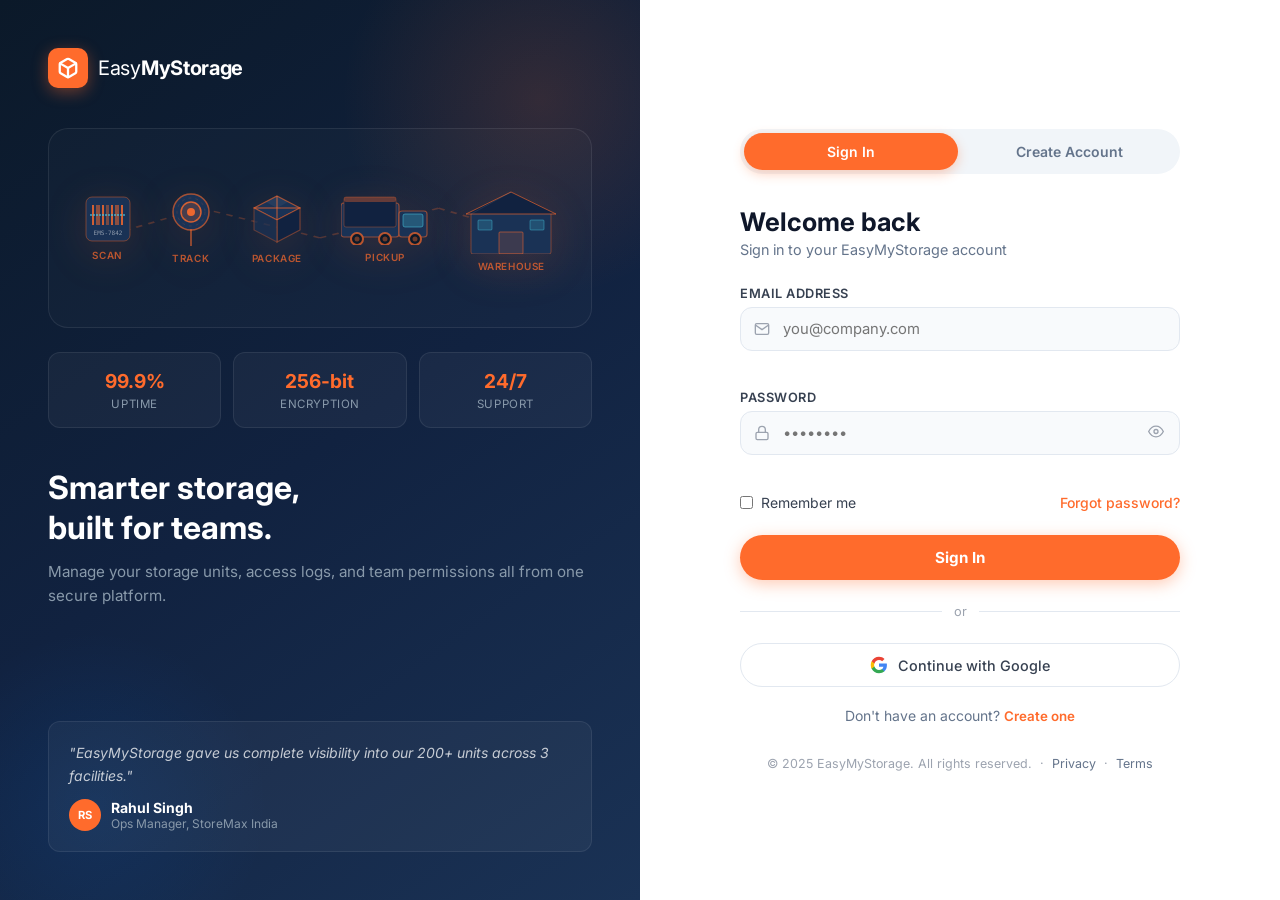
==== index.html @ 2455d51c "Initial commit of EasyMyStorage (excluding .md files)" ====
<!DOCTYPE html>
<html lang="en">
<head>
  <meta charset="UTF-8" />
  <meta name="viewport" content="width=device-width, initial-scale=1.0" />
  <title>EasyMyStorage — Secure Portal</title>
  <link rel="preconnect" href="https://fonts.googleapis.com" />
  <link href="https://fonts.googleapis.com/css2?family=Inter:wght@300;400;500;600;700;800&display=swap" rel="stylesheet" />
  <link rel="stylesheet" href="css/auth.css" />
  <script src="https://accounts.google.com/gsi/client" async defer></script>
</head>
<body>

<div id="toast-container" aria-live="polite"></div>

<div class="ems-layout">

  <!-- ── LEFT PANEL: Branding ── -->
  <aside class="ems-left">
    <div class="ems-left-inner">

      <!-- Logo -->
      <div class="ems-logo">
        <div class="ems-logo-icon">
          <svg width="22" height="22" viewBox="0 0 24 24" fill="none" stroke="currentColor" stroke-width="2.5" stroke-linecap="round" stroke-linejoin="round">
            <path d="M21 16V8a2 2 0 0 0-1-1.73l-7-4a2 2 0 0 0-2 0l-7 4A2 2 0 0 0 3 8v8a2 2 0 0 0 1 1.73l7 4a2 2 0 0 0 2 0l7-4A2 2 0 0 0 21 16z"/>
            <polyline points="3.27 6.96 12 12.01 20.73 6.96"/><line x1="12" y1="22.08" x2="12" y2="12"/>
          </svg>
        </div>
        <span class="ems-logo-text">Easy<strong>MyStorage</strong></span>
      </div>

      <!-- Illustration: 3D Supply Chain Scene -->
      <div class="ems-illustration">
        <div class="sc3d-scene">

          <!-- Barcode / Scan -->
          <div class="sc3d-element barcode float-mid" style="animation-delay:0.8s">
            <svg width="48" height="48" viewBox="0 0 48 48" fill="none">
              <rect x="2" y="2" width="44" height="44" rx="6" fill="#1a3255" stroke="rgba(255,107,44,0.4)" stroke-width="1"/>
              <!-- Bars -->
              <rect x="8" y="10" width="2" height="20" fill="rgba(255,107,44,0.8)"/>
              <rect x="12" y="10" width="4" height="20" fill="rgba(255,107,44,0.5)"/>
              <rect x="18" y="10" width="2" height="20" fill="rgba(255,107,44,0.8)"/>
              <rect x="22" y="10" width="3" height="20" fill="rgba(255,107,44,0.4)"/>
              <rect x="27" y="10" width="2" height="20" fill="rgba(255,107,44,0.8)"/>
              <rect x="31" y="10" width="4" height="20" fill="rgba(255,107,44,0.5)"/>
              <rect x="37" y="10" width="2" height="20" fill="rgba(255,107,44,0.8)"/>
              <!-- Scan line -->
              <line x1="6" y1="20" x2="42" y2="20" stroke="rgba(72,202,228,0.8)" stroke-width="1.5" stroke-dasharray="2 1"/>
              <!-- Number -->
              <text x="24" y="40" text-anchor="middle" fill="rgba(255,255,255,0.5)" font-size="6" font-family="monospace">EMS-7842</text>
            </svg>
            <span class="sc3d-label">Scan</span>
          </div>

          <!-- GPS / Location Pin -->
          <div class="sc3d-element gps float-slow" style="animation-delay:1.5s">
            <svg width="44" height="54" viewBox="0 0 44 54" fill="none">
              <circle cx="22" cy="20" r="18" fill="#1a3255" stroke="rgba(255,107,44,0.6)" stroke-width="1.5"/>
              <circle cx="22" cy="20" r="10" fill="rgba(255,107,44,0.2)" stroke="rgba(255,107,44,0.8)" stroke-width="1.5"/>
              <circle cx="22" cy="20" r="4" fill="rgba(255,107,44,0.9)"/>
              <!-- Pin tail -->
              <path d="M22 38 L22 54" stroke="rgba(255,107,44,0.5)" stroke-width="2" stroke-linecap="round"/>
              <!-- Signal rings -->
              <circle cx="22" cy="20" r="14" fill="none" stroke="rgba(255,107,44,0.15)" stroke-width="1" stroke-dasharray="3 4"/>
            </svg>
            <span class="sc3d-label">Track</span>
          </div>

          <!-- Package box (isometric) -->
          <div class="sc3d-element package float-fast">
            <svg width="54" height="54" viewBox="0 0 54 54" fill="none">
              <!-- Top face -->
              <polygon points="27,4 50,16 27,28 4,16" fill="#1a3255" stroke="rgba(255,107,44,0.6)" stroke-width="1.2"/>
              <!-- Right face -->
              <polygon points="27,28 50,16 50,38 27,50" fill="#112240" stroke="rgba(255,107,44,0.4)" stroke-width="1.2"/>
              <!-- Left face -->
              <polygon points="27,28 4,16 4,38 27,50" fill="rgba(26,50,85,0.7)" stroke="rgba(255,107,44,0.3)" stroke-width="1.2"/>
              <!-- Tape cross on top -->
              <line x1="27" y1="4" x2="27" y2="28" stroke="rgba(255,107,44,0.5)" stroke-width="1.5"/>
              <line x1="4" y1="16" x2="50" y2="16" stroke="rgba(255,107,44,0.5)" stroke-width="1.5"/>
              <!-- Shine -->
              <polygon points="27,4 38,10 27,16 16,10" fill="rgba(255,255,255,0.05)"/>
            </svg>
            <span class="sc3d-label">Package</span>
          </div>

          <!-- Delivery Truck -->
          <div class="sc3d-element truck float-mid">
            <svg width="88" height="52" viewBox="0 0 88 52" fill="none">
              <!-- Truck body -->
              <rect x="0" y="10" width="58" height="34" rx="3" fill="#1a3255" stroke="rgba(255,107,44,0.5)" stroke-width="1.2"/>
              <!-- Cargo box on body -->
              <rect x="3" y="4" width="52" height="30" rx="2" fill="#112240" stroke="rgba(255,107,44,0.3)" stroke-width="1"/>
              <!-- Orange accent stripe -->
              <rect x="3" y="4" width="52" height="5" rx="2" fill="rgba(255,107,44,0.35)"/>
              <!-- Cab -->
              <rect x="58" y="18" width="28" height="26" rx="3" fill="#1a3255" stroke="rgba(255,107,44,0.5)" stroke-width="1.2"/>
              <!-- Windshield -->
              <rect x="62" y="21" width="20" height="13" rx="2" fill="rgba(72,202,228,0.25)" stroke="rgba(72,202,228,0.5)" stroke-width="1"/>
              <!-- Wheels -->
              <circle cx="16" cy="46" r="6" fill="#0B1929" stroke="rgba(255,107,44,0.7)" stroke-width="2"/>
              <circle cx="16" cy="46" r="2.5" fill="rgba(255,107,44,0.4)"/>
              <circle cx="44" cy="46" r="6" fill="#0B1929" stroke="rgba(255,107,44,0.7)" stroke-width="2"/>
              <circle cx="44" cy="46" r="2.5" fill="rgba(255,107,44,0.4)"/>
              <circle cx="74" cy="46" r="6" fill="#0B1929" stroke="rgba(255,107,44,0.7)" stroke-width="2"/>
              <circle cx="74" cy="46" r="2.5" fill="rgba(255,107,44,0.4)"/>
            </svg>
            <span class="sc3d-label">Pickup</span>
          </div>

          <!-- Warehouse building (back) -->
          <div class="sc3d-element warehouse float-slow">
            <svg width="90" height="70" viewBox="0 0 90 70" fill="none">
              <!-- Front wall -->
              <rect x="5" y="28" width="80" height="42" rx="2" fill="#1a3255" stroke="rgba(255,107,44,0.4)" stroke-width="1"/>
              <!-- Roof -->
              <polygon points="0,30 45,8 90,30" fill="#112240" stroke="rgba(255,107,44,0.6)" stroke-width="1"/>
              <!-- Door -->
              <rect x="33" y="48" width="24" height="22" rx="1" fill="rgba(255,107,44,0.15)" stroke="rgba(255,107,44,0.5)" stroke-width="1"/>
              <!-- Windows -->
              <rect x="12" y="36" width="14" height="10" rx="1" fill="rgba(72,202,228,0.2)" stroke="rgba(72,202,228,0.4)" stroke-width="1"/>
              <rect x="64" y="36" width="14" height="10" rx="1" fill="rgba(72,202,228,0.2)" stroke="rgba(72,202,228,0.4)" stroke-width="1"/>
              <!-- Shine -->
              <line x1="5" y1="30" x2="45" y2="8" stroke="rgba(255,255,255,0.08)" stroke-width="1"/>
            </svg>
            <span class="sc3d-label">Warehouse</span>
          </div>

          <!-- Connecting lines (SVG overlay) -->
          <svg class="sc3d-connectors" viewBox="0 0 320 200" preserveAspectRatio="none">
            <line x1="30" y1="110" x2="90" y2="80" stroke="rgba(255,107,44,0.25)" stroke-width="1.5" stroke-dasharray="4 4"/>
            <line x1="90" y1="80" x2="160" y2="110" stroke="rgba(255,107,44,0.25)" stroke-width="1.5" stroke-dasharray="4 4"/>
            <line x1="160" y1="110" x2="230" y2="80" stroke="rgba(255,107,44,0.25)" stroke-width="1.5" stroke-dasharray="4 4"/>
            <line x1="230" y1="80" x2="290" y2="110" stroke="rgba(255,107,44,0.25)" stroke-width="1.5" stroke-dasharray="4 4"/>
          </svg>
        </div>
        <div class="ems-stat-cards">
          <div class="stat-card"><span class="sc-val">99.9%</span><span class="sc-lbl">Uptime</span></div>
          <div class="stat-card"><span class="sc-val">256-bit</span><span class="sc-lbl">Encryption</span></div>
          <div class="stat-card"><span class="sc-val">24/7</span><span class="sc-lbl">Support</span></div>
        </div>
      </div>

      <!-- Copy -->
      <div class="ems-left-copy">
        <h1>Smarter storage,<br/>built for teams.</h1>
        <p>Manage your storage units, access logs, and team permissions all from one secure platform.</p>
      </div>

      <!-- Testimonial -->
      <div class="ems-testimonial">
        <p>"EasyMyStorage gave us complete visibility into our 200+ units across 3 facilities."</p>
        <div class="ems-testi-author">
          <div class="testi-avatar">RS</div>
          <div><strong>Rahul Singh</strong><span>Ops Manager, StoreMax India</span></div>
        </div>
      </div>

    </div>
  </aside>

  <!-- ── RIGHT PANEL: Auth Forms ── -->
  <main class="ems-right">
    <div class="ems-form-box">

      <!-- Mobile Logo -->
      <div class="ems-logo ems-logo-mobile">
        <div class="ems-logo-icon">
          <svg width="18" height="18" viewBox="0 0 24 24" fill="none" stroke="currentColor" stroke-width="2.5" stroke-linecap="round" stroke-linejoin="round">
            <path d="M21 16V8a2 2 0 0 0-1-1.73l-7-4a2 2 0 0 0-2 0l-7 4A2 2 0 0 0 3 8v8a2 2 0 0 0 1 1.73l7 4a2 2 0 0 0 2 0l7-4A2 2 0 0 0 21 16z"/>
            <polyline points="3.27 6.96 12 12.01 20.73 6.96"/><line x1="12" y1="22.08" x2="12" y2="12"/>
          </svg>
        </div>
        <span class="ems-logo-text">Easy<strong>MyStorage</strong></span>
      </div>

      <!-- Tabs -->
      <div class="ems-tabs">
        <button class="ems-tab active" id="tab-login" onclick="switchTab('login')">Sign In</button>
        <button class="ems-tab" id="tab-register" onclick="switchTab('register')">Create Account</button>
      </div>

      <!-- ─ LOGIN PANEL ─ -->
      <div id="panel-login" class="ems-panel active-panel">
        <div class="panel-header">
          <h2>Welcome back</h2>
          <p>Sign in to your EasyMyStorage account</p>
        </div>

        <form id="login-form" novalidate>
          <div class="ems-field">
            <label for="login-email">Email Address</label>
            <div class="field-wrap">
              <svg class="field-icon" viewBox="0 0 24 24" fill="none" stroke="currentColor" stroke-width="2"><path d="M4 4h16c1.1 0 2 .9 2 2v12c0 1.1-.9 2-2 2H4c-1.1 0-2-.9-2-2V6c0-1.1.9-2 2-2z"/><polyline points="22,6 12,13 2,6"/></svg>
              <input type="email" id="login-email" class="ems-input" placeholder="you@company.com" autocomplete="email" required />
            </div>
            <span class="field-error" id="login-email-error"></span>
          </div>

          <div class="ems-field">
            <label for="login-password">Password</label>
            <div class="field-wrap">
              <svg class="field-icon" viewBox="0 0 24 24" fill="none" stroke="currentColor" stroke-width="2"><rect x="3" y="11" width="18" height="11" rx="2" ry="2"/><path d="M7 11V7a5 5 0 0 1 10 0v4"/></svg>
              <input type="password" id="login-password" class="ems-input" placeholder="••••••••" autocomplete="current-password" required />
              <button type="button" class="toggle-pw" onclick="togglePw('login-password')">
                <svg viewBox="0 0 24 24" fill="none" stroke="currentColor" stroke-width="2"><path d="M1 12s4-8 11-8 11 8 11 8-4 8-11 8-11-8-11-8z"/><circle cx="12" cy="12" r="3"/></svg>
              </button>
            </div>
            <span class="field-error" id="login-password-error"></span>
          </div>

          <div class="ems-row">
            <label class="ems-check"><input type="checkbox" id="remember-me" /><span>Remember me</span></label>
            <a href="#" class="ems-link">Forgot password?</a>
          </div>

          <button type="submit" class="ems-btn-primary" id="login-submit">Sign In</button>
          <div id="login-alert" class="ems-alert hidden" style="margin-top:12px;"></div>
        </form>

        <div class="ems-divider"><span>or</span></div>

        <button class="ems-btn-google" id="google-btn" onclick="handleGoogleClick()">
          <svg width="18" height="18" viewBox="0 0 24 24"><path d="M22.56 12.25c0-.78-.07-1.53-.2-2.25H12v4.26h5.92c-.26 1.37-1.04 2.53-2.21 3.31v2.77h3.57c2.08-1.92 3.28-4.74 3.28-8.09z" fill="#4285F4"/><path d="M12 23c2.97 0 5.46-.98 7.28-2.66l-3.57-2.77c-.98.66-2.23 1.06-3.71 1.06-2.86 0-5.29-1.93-6.16-4.53H2.18v2.84C3.99 20.53 7.7 23 12 23z" fill="#34A853"/><path d="M5.84 14.09c-.22-.66-.35-1.36-.35-2.09s.13-1.43.35-2.09V7.07H2.18C1.43 8.55 1 10.22 1 12s.43 3.45 1.18 4.93l2.85-2.22.81-.62z" fill="#FBBC05"/><path d="M12 5.38c1.62 0 3.06.56 4.21 1.64l3.15-3.15C17.45 2.09 14.97 1 12 1 7.7 1 3.99 3.47 2.18 7.07l3.66 2.84c.87-2.6 3.3-4.53 6.16-4.53z" fill="#EA4335"/></svg>
          Continue with Google
        </button>

        <p class="ems-switch-text">Don't have an account? <button type="button" onclick="switchTab('register')">Create one</button></p>
      </div>

      <!-- ─ REGISTER PANEL ─ -->
      <div id="panel-register" class="ems-panel">
        <div class="panel-header">
          <h2>Create account</h2>
          <p>Join EasyMyStorage and manage your storage</p>
        </div>

        <form id="register-form" novalidate>
          <div class="ems-field">
            <label for="reg-name">Full Name</label>
            <div class="field-wrap">
              <svg class="field-icon" viewBox="0 0 24 24" fill="none" stroke="currentColor" stroke-width="2"><path d="M20 21v-2a4 4 0 0 0-4-4H8a4 4 0 0 0-4 4v2"/><circle cx="12" cy="7" r="4"/></svg>
              <input type="text" id="reg-name" class="ems-input" placeholder="Parveen Garg" autocomplete="name" required />
            </div>
            <span class="field-error" id="reg-name-error"></span>
          </div>

          <div class="ems-field">
            <label for="reg-email">Email Address</label>
            <div class="field-wrap">
              <svg class="field-icon" viewBox="0 0 24 24" fill="none" stroke="currentColor" stroke-width="2"><path d="M4 4h16c1.1 0 2 .9 2 2v12c0 1.1-.9 2-2 2H4c-1.1 0-2-.9-2-2V6c0-1.1.9-2 2-2z"/><polyline points="22,6 12,13 2,6"/></svg>
              <input type="email" id="reg-email" class="ems-input" placeholder="you@company.com" autocomplete="email" required />
            </div>
            <span class="field-error" id="reg-email-error"></span>
          </div>

          <div class="ems-field">
            <label for="reg-password">Password</label>
            <div class="field-wrap">
              <svg class="field-icon" viewBox="0 0 24 24" fill="none" stroke="currentColor" stroke-width="2"><rect x="3" y="11" width="18" height="11" rx="2" ry="2"/><path d="M7 11V7a5 5 0 0 1 10 0v4"/></svg>
              <input type="password" id="reg-password" class="ems-input" placeholder="Min. 8 characters" autocomplete="new-password" required />
              <button type="button" class="toggle-pw" onclick="togglePw('reg-password')">
                <svg viewBox="0 0 24 24" fill="none" stroke="currentColor" stroke-width="2"><path d="M1 12s4-8 11-8 11 8 11 8-4 8-11 8-11-8-11-8z"/><circle cx="12" cy="12" r="3"/></svg>
              </button>
            </div>
            <span class="field-error" id="reg-password-error"></span>
          </div>

          <div class="ems-field">
            <label for="reg-confirm">Confirm Password</label>
            <div class="field-wrap">
              <svg class="field-icon" viewBox="0 0 24 24" fill="none" stroke="currentColor" stroke-width="2"><rect x="3" y="11" width="18" height="11" rx="2" ry="2"/><path d="M7 11V7a5 5 0 0 1 10 0v4"/></svg>
              <input type="password" id="reg-confirm" class="ems-input" placeholder="Re-enter password" autocomplete="new-password" required />
            </div>
            <span class="field-error" id="reg-confirm-error"></span>
          </div>

          <!-- Role Selector -->
          <div class="ems-field">
            <label>Account Role</label>
            <div class="role-picker">
              <label class="role-option" id="role-user-label">
                <input type="radio" name="reg-role" value="user" id="role-user" checked />
                <div class="role-card">
                  <svg viewBox="0 0 24 24" fill="none" stroke="currentColor" stroke-width="2"><path d="M20 21v-2a4 4 0 0 0-4-4H8a4 4 0 0 0-4 4v2"/><circle cx="12" cy="7" r="4"/></svg>
                  <span class="role-name">Standard User</span>
                  <span class="role-desc">Access storage units &amp; view reports</span>
                </div>
              </label>
              <label class="role-option" id="role-admin-label">
                <input type="radio" name="reg-role" value="admin" id="role-admin" />
                <div class="role-card">
                  <svg viewBox="0 0 24 24" fill="none" stroke="currentColor" stroke-width="2"><path d="M12 22s8-4 8-10V5l-8-3-8 3v7c0 6 8 10 8 10z"/></svg>
                  <span class="role-name">Administrator</span>
                  <span class="role-desc">Full access — only 1 allowed</span>
                </div>
              </label>
            </div>
            <span class="field-error" id="reg-role-error" style="display:none;"></span>
          </div>

          <button type="submit" class="ems-btn-primary" id="register-submit">Create Account</button>
          <div id="register-alert" class="ems-alert hidden" style="margin-top:12px;"></div>
        </form>

        <p class="ems-switch-text">Already have an account? <button type="button" onclick="switchTab('login')">Sign in</button></p>
      </div>

    </div>

    <!-- Footer -->
    <p class="ems-footer">© 2025 EasyMyStorage. All rights reserved. &nbsp;·&nbsp; <a href="#">Privacy</a> &nbsp;·&nbsp; <a href="#">Terms</a></p>
  </main>

</div>

<script src="js/auth.js"></script>
<script src="js/google-auth.js"></script>
<script>
// ── Tab Switcher ──────────────────────────────────────────────────
function switchTab(tab) {
  document.querySelectorAll('.ems-tab').forEach(t => t.classList.remove('active'));
  document.querySelectorAll('.ems-panel').forEach(p => p.classList.remove('active-panel'));
  document.getElementById('tab-' + tab).classList.add('active');
  const panel = document.getElementById('panel-' + tab);
  panel.classList.add('active-panel');
}

// ── Show/Hide Password ────────────────────────────────────────────
function togglePw(id) {
  const el = document.getElementById(id);
  el.type = el.type === 'password' ? 'text' : 'password';
}

// ── Toast ─────────────────────────────────────────────────────────
function showToast(msg, type = 'info') {
  const c = document.getElementById('toast-container');
  const t = document.createElement('div');
  t.className = 'ems-toast ' + type;
  t.innerHTML = msg;
  c.appendChild(t);
  setTimeout(() => { t.classList.add('out'); t.addEventListener('animationend', () => t.remove()); }, 3500);
}

// ── Field Error ───────────────────────────────────────────────────
function setErr(id, msg) {
  const el = document.getElementById(id + '-error');
  const inp = document.getElementById(id);
  if (el) el.textContent = msg;
  if (inp) inp.classList.toggle('invalid', !!msg);
}
function clearErrors() {
  document.querySelectorAll('.field-error').forEach(e => e.textContent = '');
  document.querySelectorAll('.ems-input').forEach(e => e.classList.remove('invalid'));
}

// ── Auth Guard ────────────────────────────────────────────────────
function checkAuthGuard() {
  if (sessionStorage.getItem('uf_user')) window.location.replace('dashboard.html');
}
checkAuthGuard();
window.addEventListener('pageshow', e => { if (e.persisted) checkAuthGuard(); });

// ── LOGIN ─────────────────────────────────────────────────────────
document.getElementById('login-form').addEventListener('submit', async function(e) {
  e.preventDefault();
  clearErrors();

  const email    = document.getElementById('login-email').value.trim();
  const password = document.getElementById('login-password').value;
  let valid = true;

  if (!email || !/^[^\s@]+@[^\s@]+\.[^\s@]+$/.test(email)) { setErr('login-email', 'Enter a valid email.'); valid = false; }
  if (!password) { setErr('login-password', 'Password is required.'); valid = false; }
  if (!valid) return;

  const btn = document.getElementById('login-submit');
  btn.textContent = 'Signing in…'; btn.disabled = true;

  try {
    const res  = await fetch('api/login.php', { method: 'POST', headers: {'Content-Type':'application/json'}, body: JSON.stringify({email, password}), credentials: 'include' });
    const data = await res.json();

    if (data.success) {
      sessionStorage.setItem('uf_user', JSON.stringify({...data.user, token: data.token}));
      showToast('✅ Welcome back! Redirecting…', 'success');
      setTimeout(() => window.location.replace('dashboard.html'), 1000);
    } else {
      const alert = document.getElementById('login-alert');
      alert.textContent = data.message;
      alert.className = 'ems-alert error';
    }
  } catch {
    showToast('❌ Network error. Please try again.', 'error');
  } finally {
    btn.textContent = 'Sign In'; btn.disabled = false;
  }
});

// ── REGISTER ──────────────────────────────────────────────────────
document.getElementById('register-form').addEventListener('submit', async function(e) {
  e.preventDefault();
  clearErrors();

  const name     = document.getElementById('reg-name').value.trim();
  const email    = document.getElementById('reg-email').value.trim();
  const password = document.getElementById('reg-password').value;
  const confirm  = document.getElementById('reg-confirm').value;
  const role     = document.querySelector('input[name="reg-role"]:checked')?.value || 'user';
  let valid = true;

  if (!name || name.length < 2)  { setErr('reg-name',    'Name must be at least 2 characters.'); valid = false; }
  if (!email || !/^[^\s@]+@[^\s@]+\.[^\s@]+$/.test(email)) { setErr('reg-email', 'Enter a valid email.'); valid = false; }
  if (!password || password.length < 8) { setErr('reg-password', 'Password must be at least 8 characters.'); valid = false; }
  if (password !== confirm) { setErr('reg-confirm', 'Passwords do not match.'); valid = false; }
  if (!valid) return;

  const btn = document.getElementById('register-submit');
  btn.textContent = 'Creating…'; btn.disabled = true;

  try {
    const res  = await fetch('api/register.php', { method: 'POST', headers: {'Content-Type':'application/json'}, body: JSON.stringify({name, email, password, confirm_password: confirm, role}), credentials: 'include' });
    const data = await res.json();

    if (data.success) {
      const alertEl = document.getElementById('register-alert');
      alertEl.textContent = '✅ Account created! Please sign in.';
      alertEl.className = 'ems-alert success';
      this.reset();
      setTimeout(() => switchTab('login'), 1500);
    } else {
      const msg = data.message || 'Registration failed.';
      // Route specific backend errors to the right field inline
      if (msg.toLowerCase().includes('email')) {
        setErr('reg-email', msg);
        document.getElementById('reg-email').focus();
      } else if (msg.toLowerCase().includes('admin')) {
        setErr('reg-role-error-display', msg);
        const alertEl = document.getElementById('register-alert');
        alertEl.textContent = '🛡️ ' + msg;
        alertEl.className = 'ems-alert error';
      } else {
        const alertEl = document.getElementById('register-alert');
        alertEl.textContent = msg;
        alertEl.className = 'ems-alert error';
      }
    }
  } catch {
    showToast('❌ Network error. Please try again.', 'error');
  } finally {
    btn.textContent = 'Create Account'; btn.disabled = false;
  }
});

// ── Google Button ─────────────────────────────────────────────────
function handleGoogleClick() {
  if (typeof google === 'undefined') {
    showToast('Google Sign-In is not available right now.', 'error');
    return;
  }
  google.accounts.id.prompt();
}

// ── LIVE VALIDATION ───────────────────────────────────────────────
const emailRx = /^[^\s@]+@[^\s@]+\.[^\s@]+$/;

function validateField(id, value) {
  switch (id) {
    case 'login-email':
      return emailRx.test(value.trim()) ? '' : 'Enter a valid email address.';
    case 'reg-email':
      return emailRx.test(value.trim()) ? '' : 'Enter a valid email address.';
    case 'login-password':
      return value.length > 0 ? '' : 'Password is required.';
    case 'reg-name':
      return value.trim().length >= 2 ? '' : 'Name must be at least 2 characters.';
    case 'reg-password':
      return value.length >= 8 ? '' : 'Password must be at least 8 characters.';
    case 'reg-confirm':
      return value === document.getElementById('reg-password').value ? '' : 'Passwords do not match.';
  }
  return '';
}

// ── Real-time email availability check (debounced, 500ms) ─────────
let emailCheckTimer = null;
function checkEmailAvailability(email) {
  clearTimeout(emailCheckTimer);
  if (!emailRx.test(email)) return; // only check if format is valid
  setErr('reg-email', ''); // clear existing format error
  document.getElementById('reg-email').style.borderColor = '#e2e8f0';

  emailCheckTimer = setTimeout(async () => {
    try {
      const res = await fetch(`api/check-email.php?email=${encodeURIComponent(email)}`);
      const data = await res.json();
      if (!data.available) {
        setErr('reg-email', 'This email is already registered. Try logging in instead.');
      } else {
        setErr('reg-email', ''); // clear - email is available
      }
    } catch (_) { /* silently ignore network errors on availability check */ }
  }, 500);
}

// ── Attach listeners to all fields ────────────────────────────────
['login-email','login-password','reg-name','reg-email','reg-password','reg-confirm'].forEach(id => {
  const el = document.getElementById(id);
  if (!el) return;

  // On blur: validate when user leaves field
  el.addEventListener('blur', function() {
    const msg = validateField(id, this.value);
    setErr(id, msg);

    // Real-time email check on blur for reg-email only
    if (id === 'reg-email' && !msg) {
      checkEmailAvailability(this.value.trim());
    }
  });

  // On input: validate as user types
  el.addEventListener('input', function() {
    const msg = validateField(id, this.value);
    setErr(id, msg);

    // Real-time email check while typing for reg-email
    if (id === 'reg-email' && !msg) {
      checkEmailAvailability(this.value.trim());
    }
  });
});

// Re-validate confirm when main password changes
document.getElementById('reg-password')?.addEventListener('input', function() {
  const confirm = document.getElementById('reg-confirm');
  if (confirm && confirm.value.length > 0) {
    setErr('reg-confirm', confirm.value === this.value ? '' : 'Passwords do not match.');
  }
});

// ── Instant Admin Role Check ──────────────────────────────────────
// When user clicks "Administrator", immediately check if one already exists
document.querySelectorAll('input[name="reg-role"]').forEach(radio => {
  radio.addEventListener('change', async function() {
    const roleErr = document.getElementById('reg-role-error');
    if (!roleErr) return;

    if (this.value === 'admin') {
      try {
        const res  = await fetch('api/check-admin.php');
        const data = await res.json();
        if (data.adminExists) {
          // Show error inline below the role picker
          roleErr.style.display = 'block';
          roleErr.textContent   = '⚠️ An admin already exists. Only one administrator is allowed.';
        } else {
          roleErr.style.display = 'none';
          roleErr.textContent   = '';
        }
      } catch (_) {
        // silently ignore network errors
      }
    } else {
      // Cleared — user selected standard role
      roleErr.style.display = 'none';
      roleErr.textContent   = '';
    }
  });
});
</script>

</body>
</html>
---- css/auth.css ----
/* ================================================================
   EasyMyStorage — Auth Page Design System
   Brand: Deep navy + Orange accent
   ================================================================ */

@import url('https://fonts.googleapis.com/css2?family=Inter:wght@300;400;500;600;700;800&display=swap');

*, *::before, *::after { box-sizing: border-box; margin: 0; padding: 0; }

:root {
  --navy:        #0B1929;
  --navy-2:      #112240;
  --navy-3:      #1a3255;
  --orange:      #FF6B2C;
  --orange-h:    #e85a1d;
  --orange-soft: rgba(255,107,44,0.12);
  --text:        #f0f4f8;
  --muted:       #8899aa;
  --border:      rgba(255,255,255,0.08);
  --white:       #ffffff;
  --shadow:      0 20px 60px rgba(0,0,0,0.5);
  --font:        'Inter', system-ui, sans-serif;
  --r:           12px;
  --dur:         0.28s;
}

body {
  font-family: var(--font);
  background: var(--navy);
  color: var(--text);
  min-height: 100vh;
  -webkit-font-smoothing: antialiased;
}

/* ── Layout ──────────────────────────────────────────────────── */
.ems-layout {
  display: grid;
  grid-template-columns: 1fr 1fr;
  min-height: 100vh;
}

/* ── LEFT PANEL ──────────────────────────────────────────────── */
.ems-left {
  background: linear-gradient(145deg, var(--navy) 0%, var(--navy-2) 50%, var(--navy-3) 100%);
  padding: 48px;
  display: flex;
  flex-direction: column;
  position: relative;
  overflow: hidden;
}
.ems-left::before {
  content: '';
  position: absolute;
  top: -100px; right: -100px;
  width: 400px; height: 400px;
  background: radial-gradient(circle, rgba(255,107,44,0.15) 0%, transparent 70%);
  pointer-events: none;
}
.ems-left::after {
  content: '';
  position: absolute;
  bottom: -80px; left: -80px;
  width: 350px; height: 350px;
  background: radial-gradient(circle, rgba(0,120,255,0.1) 0%, transparent 70%);
  pointer-events: none;
}
.ems-left-inner {
  position: relative; z-index: 1;
  display: flex; flex-direction: column; gap: 40px;
  height: 100%;
}

/* Logo */
.ems-logo {
  display: flex; align-items: center; gap: 10px;
}
.ems-logo-mobile { display: none; margin-bottom: 24px; }
.ems-logo-icon {
  width: 40px; height: 40px;
  background: var(--orange);
  border-radius: 10px;
  display: grid; place-items: center;
  color: #fff;
  flex-shrink: 0;
  box-shadow: 0 4px 16px rgba(255,107,44,0.4);
}
.ems-logo-text {
  font-size: 1.25rem; color: var(--white);
  letter-spacing: -0.3px;
}
.ems-logo-text strong { font-weight: 700; }

/* Storage Illustration */
.ems-illustration {
  display: flex; flex-direction: column; align-items: center; gap: 24px;
}

/* 3D Supply Chain Scene */
.sc3d-scene {
  position: relative;
  width: 100%;
  height: 200px;
  display: flex;
  align-items: center;
  justify-content: space-around;
  padding: 16px;
  background: rgba(255,255,255,0.02);
  border: 1px solid var(--border);
  border-radius: 20px;
  overflow: hidden;
}
.sc3d-connectors {
  position: absolute;
  inset: 0;
  width: 100%; height: 100%;
  pointer-events: none;
  z-index: 0;
}
.sc3d-element {
  position: relative;
  z-index: 1;
  display: flex;
  flex-direction: column;
  align-items: center;
  gap: 6px;
  filter: drop-shadow(0 8px 20px rgba(255,107,44,0.15));
  transition: filter 0.3s;
}
.sc3d-element:hover {
  filter: drop-shadow(0 8px 28px rgba(255,107,44,0.5));
}
.sc3d-label {
  font-size: 0.62rem;
  font-weight: 600;
  color: rgba(255,107,44,0.7);
  text-transform: uppercase;
  letter-spacing: 0.06em;
}
/* Floating animations */
.float-slow { animation: floatY 5s ease-in-out infinite; }
.float-mid  { animation: floatY 3.8s ease-in-out infinite; animation-delay: 0.5s; }
.float-fast { animation: floatY 2.8s ease-in-out infinite; animation-delay: 1s; }
@keyframes floatY {
  0%, 100% { transform: translateY(0px) rotate(0deg); }
  50%       { transform: translateY(-12px) rotate(1.5deg); }
}

.ems-stat-cards {
  display: grid; grid-template-columns: repeat(3, 1fr); gap: 12px; width: 100%;
}
.stat-card {
  background: rgba(255,255,255,0.04);
  border: 1px solid var(--border);
  border-radius: var(--r);
  padding: 16px 12px;
  text-align: center;
}
.sc-val { display: block; font-size: 1.2rem; font-weight: 700; color: var(--orange); }
.sc-lbl { display: block; font-size: 0.72rem; color: var(--muted); margin-top: 4px; text-transform: uppercase; letter-spacing: 0.05em; }

/* Left Copy */
.ems-left-copy h1 {
  font-size: 2rem; font-weight: 700; line-height: 1.25;
  color: var(--white); margin-bottom: 12px;
}
.ems-left-copy p { color: var(--muted); font-size: 0.95rem; line-height: 1.6; }

/* Testimonial */
.ems-testimonial {
  margin-top: auto;
  background: rgba(255,255,255,0.04);
  border: 1px solid var(--border);
  border-radius: var(--r);
  padding: 20px;
}
.ems-testimonial p { color: rgba(255,255,255,0.75); font-size: 0.875rem; line-height: 1.6; font-style: italic; margin-bottom: 12px; }
.ems-testi-author { display: flex; align-items: center; gap: 10px; }
.testi-avatar { width: 32px; height: 32px; border-radius: 50%; background: var(--orange); display: grid; place-items: center; font-size: 0.7rem; font-weight: 700; color: #fff; flex-shrink: 0; }
.ems-testi-author strong { display: block; font-size: 0.875rem; color: var(--white); }
.ems-testi-author span { display: block; font-size: 0.75rem; color: var(--muted); }

/* ── RIGHT PANEL ─────────────────────────────────────────────── */
.ems-right {
  background: var(--white);
  display: flex;
  flex-direction: column;
  align-items: center;
  justify-content: center;
  padding: 48px 40px;
  overflow-y: auto;
}
.ems-form-box { width: 100%; max-width: 440px; }

/* Tabs */
.ems-tabs {
  display: flex;
  background: #f1f5f9;
  border-radius: 50px;
  padding: 4px;
  margin-bottom: 32px;
  gap: 4px;
}
.ems-tab {
  flex: 1; padding: 10px 16px;
  border: none; border-radius: 50px;
  background: transparent;
  color: #64748b; font-weight: 600; font-size: 0.875rem;
  cursor: pointer; transition: all var(--dur);
  font-family: var(--font);
}
.ems-tab.active {
  background: var(--orange); color: #fff;
  box-shadow: 0 4px 12px rgba(255,107,44,0.3);
}

/* Panel */
.ems-panel { display: none; animation: fadeUp var(--dur) ease; }
.ems-panel.active-panel { display: block; }
@keyframes fadeUp { from { opacity: 0; transform: translateY(12px); } to { opacity: 1; transform: translateY(0); } }

.panel-header { margin-bottom: 28px; }
.panel-header h2 { font-size: 1.6rem; font-weight: 700; color: #0f172a; margin-bottom: 4px; }
.panel-header p { color: #64748b; font-size: 0.9rem; }

/* Alert */
.ems-alert {
  padding: 12px 16px; border-radius: var(--r);
  font-size: 0.875rem; font-weight: 500; margin-bottom: 20px;
}
.ems-alert.error { background: #fef2f2; border: 1px solid #fecaca; color: #dc2626; }
.ems-alert.success { background: #f0fdf4; border: 1px solid #bbf7d0; color: #16a34a; }
.ems-alert.hidden { display: none; }

/* Field */
.ems-field { margin-bottom: 18px; }
.ems-field label { display: block; font-size: 0.8rem; font-weight: 600; color: #374151; margin-bottom: 6px; text-transform: uppercase; letter-spacing: 0.04em; }
.field-wrap { position: relative; }
.field-icon { position: absolute; left: 14px; top: 50%; transform: translateY(-50%); width: 16px; height: 16px; stroke: #9ca3af; pointer-events: none; }
.ems-input {
  width: 100%; padding: 12px 14px 12px 42px;
  border: 1.5px solid #e2e8f0; border-radius: var(--r);
  background: #f8fafc; color: #0f172a;
  font-family: var(--font); font-size: 0.925rem;
  outline: none; transition: all var(--dur);
}
.ems-input:focus { border-color: var(--orange); background: #fff; box-shadow: 0 0 0 3px rgba(255,107,44,0.1); }
.ems-input.invalid { border-color: #ef4444; background: #fff5f5; }
.toggle-pw {
  position: absolute; right: 12px; top: 50%; transform: translateY(-50%);
  background: transparent; border: none; cursor: pointer; color: #9ca3af; padding: 4px;
}
.toggle-pw svg { width: 16px; height: 16px; stroke: currentColor; }
.toggle-pw:hover { color: #374151; }

.field-error { display: block; font-size: 0.78rem; color: #ef4444; margin-top: 5px; min-height: 16px; }

/* Row */
.ems-row { display: flex; align-items: center; justify-content: space-between; margin-bottom: 20px; }
.ems-check { display: flex; align-items: center; gap: 8px; cursor: pointer; font-size: 0.875rem; color: #374151; }
.ems-check input { accent-color: var(--orange); }
.ems-link { font-size: 0.875rem; font-weight: 500; color: var(--orange); text-decoration: none; }
.ems-link:hover { text-decoration: underline; }

/* Role Picker */
.role-picker { display: grid; grid-template-columns: 1fr 1fr; gap: 10px; margin-top: 4px; }
.role-option { cursor: pointer; }
.role-option input { display: none; }
.role-card {
  border: 2px solid #e2e8f0; border-radius: var(--r);
  padding: 16px 12px; text-align: center;
  transition: all var(--dur); background: #f8fafc;
  display: flex; flex-direction: column; align-items: center; gap: 6px;
}
.role-card svg { width: 24px; height: 24px; stroke: #9ca3af; transition: var(--dur); }
.role-name { font-size: 0.875rem; font-weight: 600; color: #374151; }
.role-desc { font-size: 0.72rem; color: #64748b; line-height: 1.4; }
.role-option input:checked + .role-card {
  border-color: var(--orange);
  background: rgba(255,107,44,0.05);
  box-shadow: 0 0 0 3px rgba(255,107,44,0.1);
}
.role-option input:checked + .role-card svg { stroke: var(--orange); }
.role-option input:checked + .role-card .role-name { color: var(--orange); }

/* Buttons */
.ems-btn-primary {
  width: 100%; padding: 13px;
  background: var(--orange); color: #fff;
  border: none; border-radius: 50px;
  font-family: var(--font); font-size: 0.95rem; font-weight: 700;
  cursor: pointer; transition: all var(--dur); margin-top: 4px;
  box-shadow: 0 4px 16px rgba(255,107,44,0.35);
}
.ems-btn-primary:hover { background: var(--orange-h); transform: translateY(-1px); box-shadow: 0 6px 20px rgba(255,107,44,0.45); }
.ems-btn-primary:disabled { opacity: 0.6; cursor: not-allowed; transform: none; }

.ems-divider {
  display: flex; align-items: center; gap: 12px;
  margin: 24px 0; color: #9ca3af; font-size: 0.8rem;
}
.ems-divider::before, .ems-divider::after { content: ''; flex: 1; height: 1px; background: #e2e8f0; }

.ems-btn-google {
  width: 100%; padding: 12px;
  background: #fff; border: 1.5px solid #e2e8f0;
  border-radius: 50px; color: #374151;
  font-family: var(--font); font-size: 0.9rem; font-weight: 500;
  cursor: pointer; transition: all var(--dur);
  display: flex; align-items: center; justify-content: center; gap: 10px;
}
.ems-btn-google:hover { background: #f8fafc; border-color: #d1d5db; }

.ems-switch-text { text-align: center; font-size: 0.875rem; color: #64748b; margin-top: 20px; }
.ems-switch-text button { background: none; border: none; color: var(--orange); font-weight: 600; cursor: pointer; font-family: var(--font); }
.ems-switch-text button:hover { text-decoration: underline; }

/* Footer */
.ems-footer { margin-top: 32px; text-align: center; font-size: 0.78rem; color: #9ca3af; }
.ems-footer a { color: #64748b; text-decoration: none; }
.ems-footer a:hover { color: var(--orange); }

/* Toast */
#toast-container { position: fixed; top: 20px; right: 20px; z-index: 9999; display: flex; flex-direction: column; gap: 10px; }
.ems-toast { padding: 12px 18px; border-radius: var(--r); font-size: 0.875rem; font-weight: 500; background: #1e293b; color: #fff; box-shadow: 0 8px 24px rgba(0,0,0,0.3); animation: toastIn 0.3s ease; min-width: 280px; }
.ems-toast.success { background: #064e3b; border-left: 4px solid #10b981; }
.ems-toast.error { background: #7f1d1d; border-left: 4px solid #ef4444; }
.ems-toast.out { animation: toastOut 0.3s ease forwards; }
@keyframes toastIn { from { opacity:0; transform: translateX(30px); } to { opacity:1; transform: translateX(0); } }
@keyframes toastOut { to { opacity:0; transform: translateX(30px); } }

/* ── Responsive ──────────────────────────────────────────────── */
@media (max-width: 768px) {
  .ems-layout { grid-template-columns: 1fr; }
  .ems-left { display: none; }
  .ems-logo-mobile { display: flex; }
  .ems-right { padding: 32px 24px; justify-content: flex-start; }
}
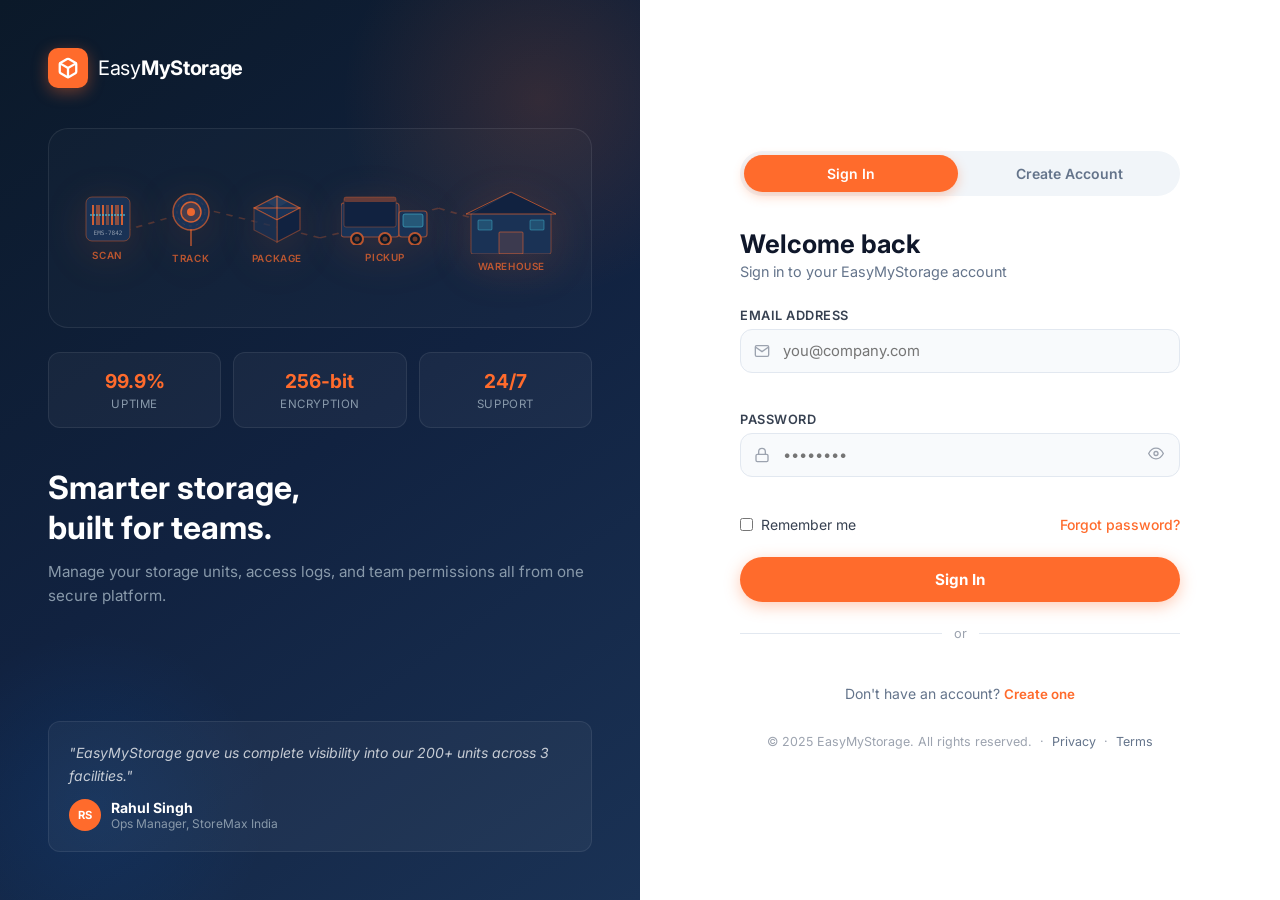
==== commit 5f290189: "fix google auth" ====
--- a/index.html
+++ b/index.html
@@ -222,10 +222,9 @@
 
         <div class="ems-divider"><span>or</span></div>
 
-        <button class="ems-btn-google" id="google-btn" onclick="handleGoogleClick()">
-          <svg width="18" height="18" viewBox="0 0 24 24"><path d="M22.56 12.25c0-.78-.07-1.53-.2-2.25H12v4.26h5.92c-.26 1.37-1.04 2.53-2.21 3.31v2.77h3.57c2.08-1.92 3.28-4.74 3.28-8.09z" fill="#4285F4"/><path d="M12 23c2.97 0 5.46-.98 7.28-2.66l-3.57-2.77c-.98.66-2.23 1.06-3.71 1.06-2.86 0-5.29-1.93-6.16-4.53H2.18v2.84C3.99 20.53 7.7 23 12 23z" fill="#34A853"/><path d="M5.84 14.09c-.22-.66-.35-1.36-.35-2.09s.13-1.43.35-2.09V7.07H2.18C1.43 8.55 1 10.22 1 12s.43 3.45 1.18 4.93l2.85-2.22.81-.62z" fill="#FBBC05"/><path d="M12 5.38c1.62 0 3.06.56 4.21 1.64l3.15-3.15C17.45 2.09 14.97 1 12 1 7.7 1 3.99 3.47 2.18 7.07l3.66 2.84c.87-2.6 3.3-4.53 6.16-4.53z" fill="#EA4335"/></svg>
-          Continue with Google
-        </button>
+        <div id="google-btn" style="width: 100%; display: flex; justify-content: center;">
+          <!-- Google Sign-In button will render here -->
+        </div>
 
         <p class="ems-switch-text">Don't have an account? <button type="button" onclick="switchTab('register')">Create one</button></p>
       </div>
